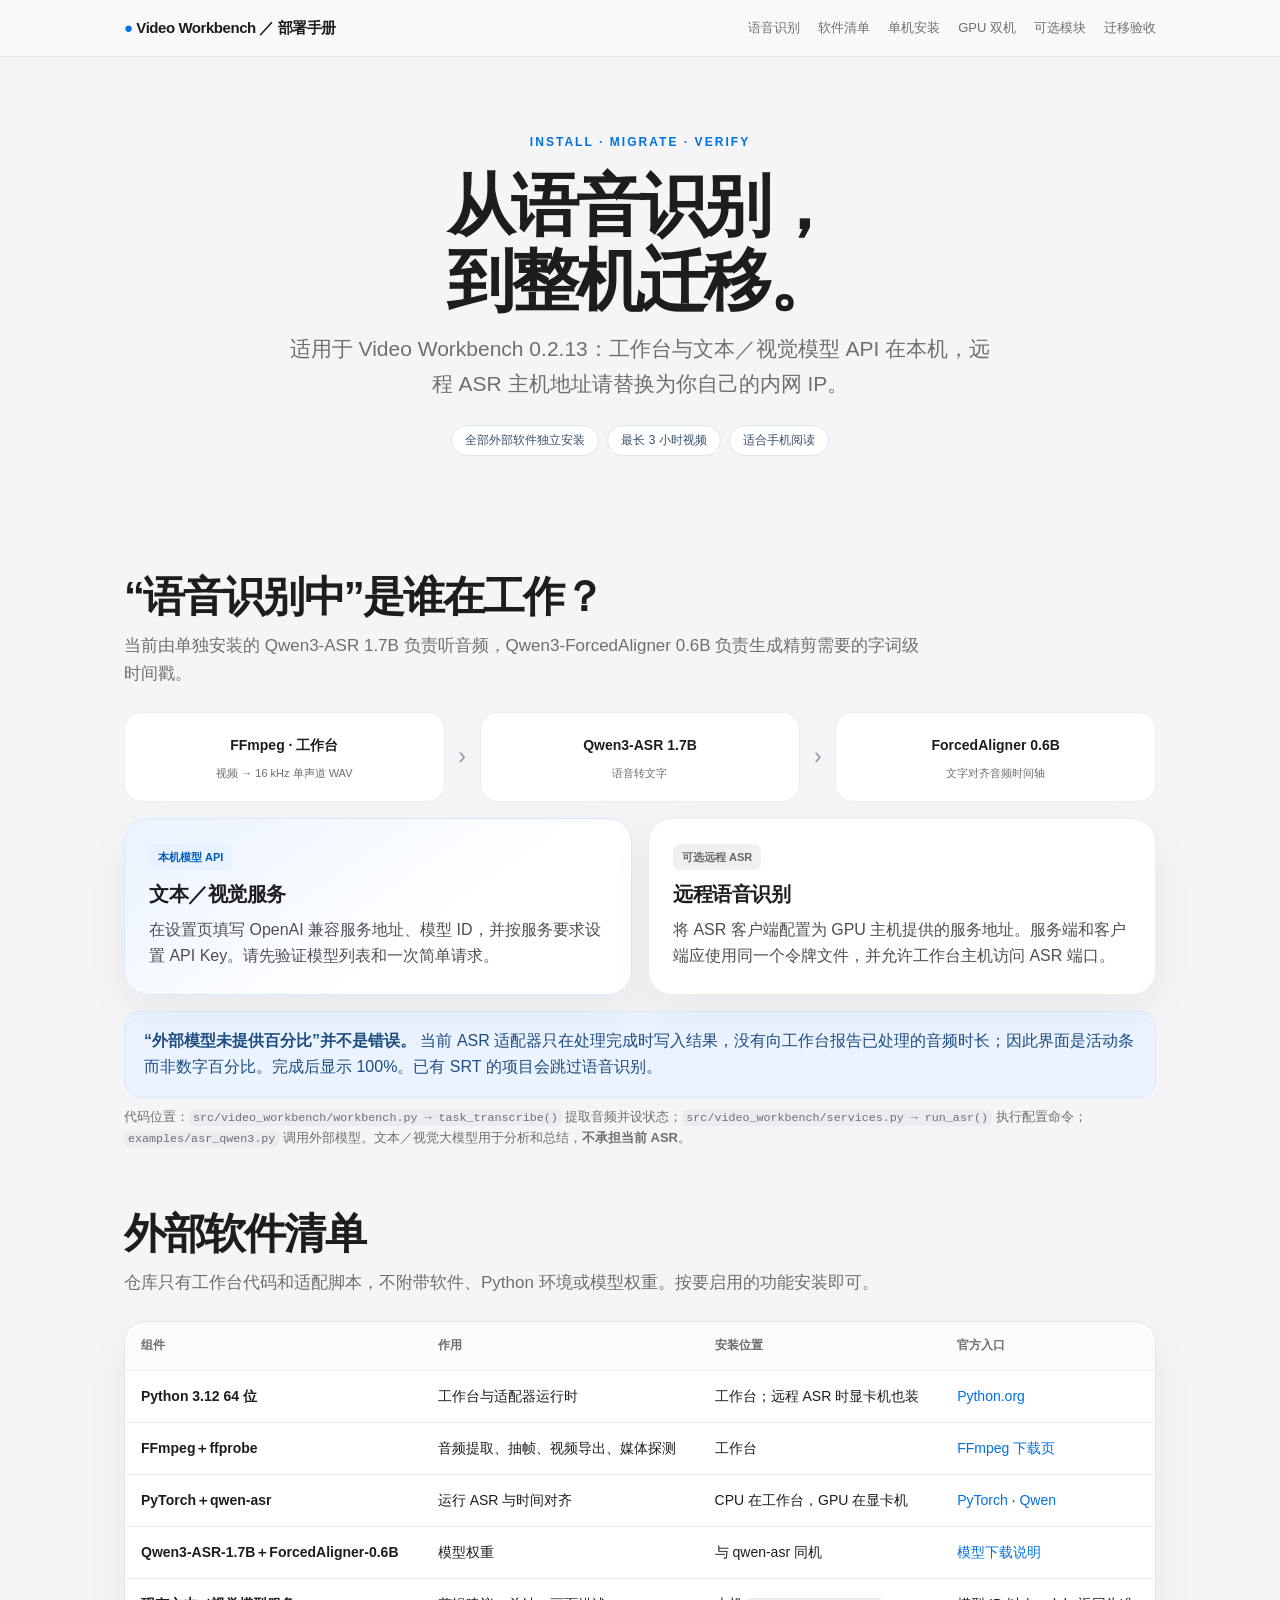
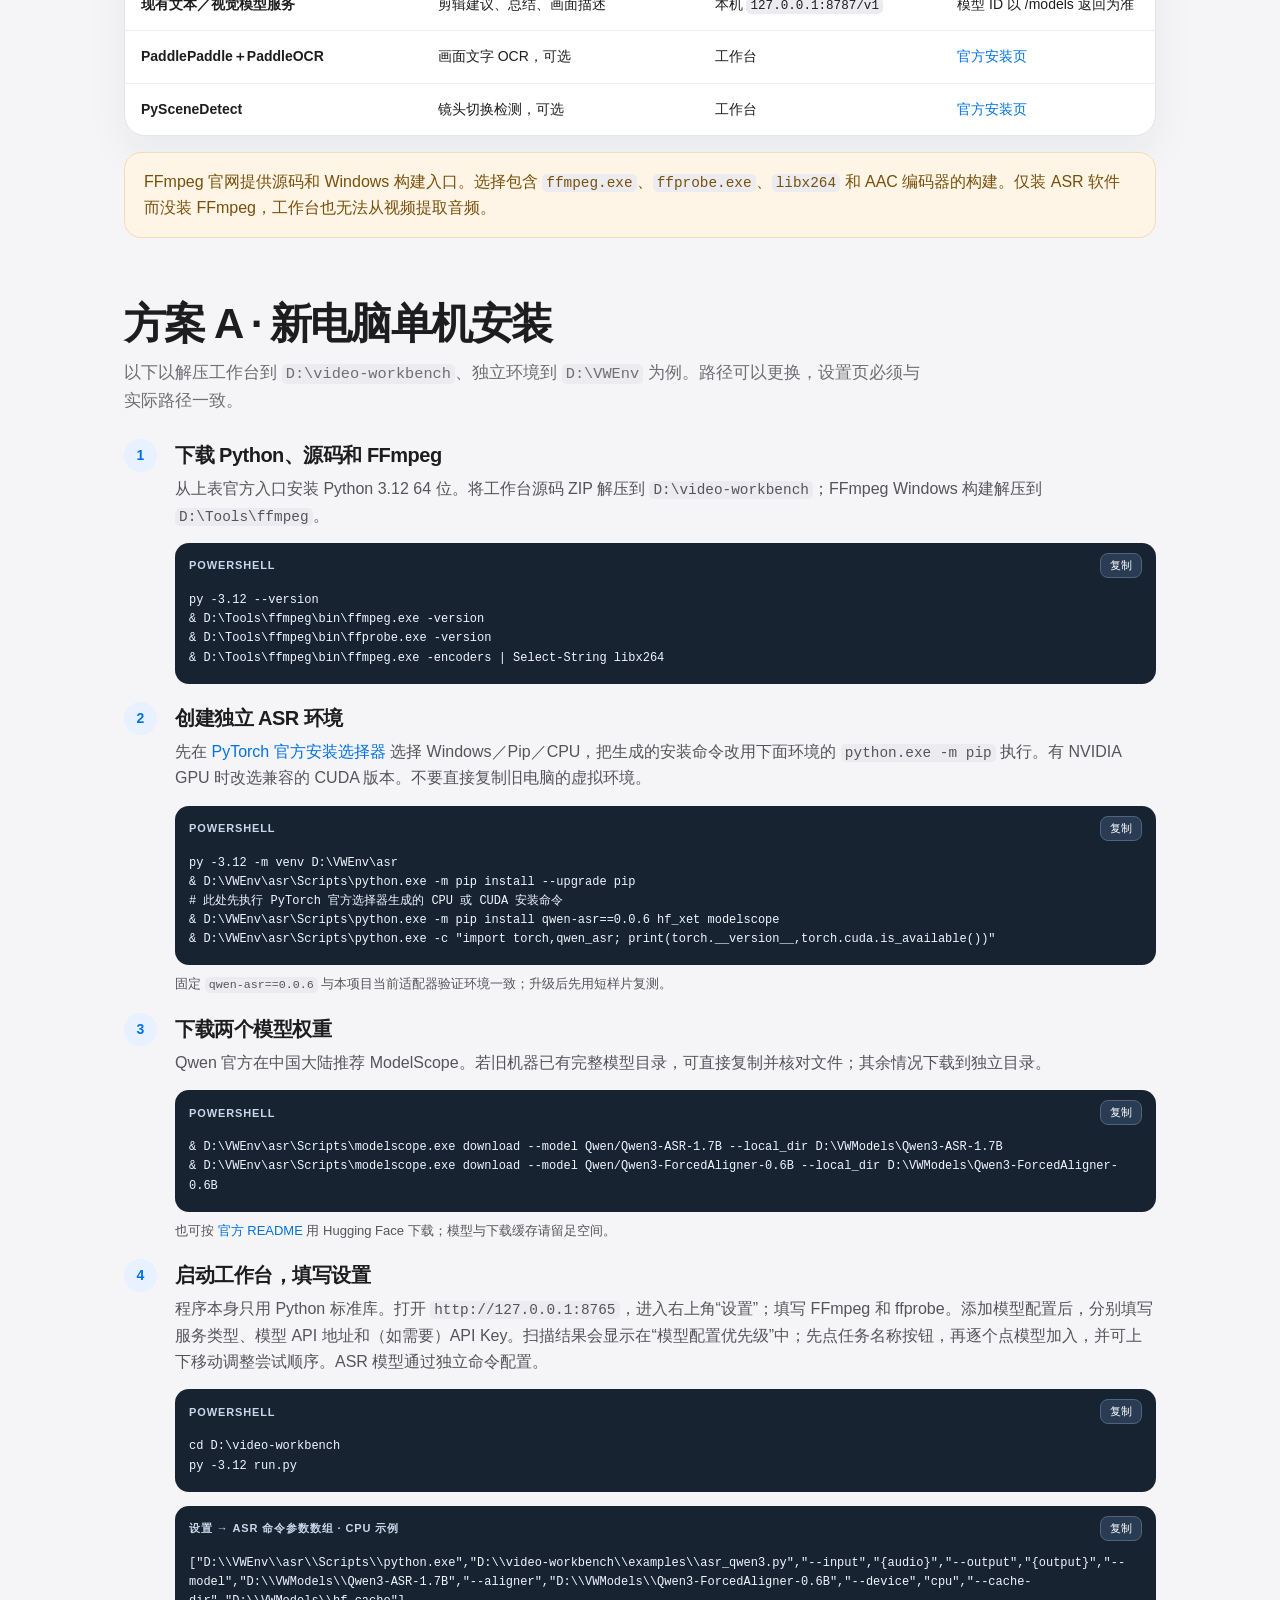
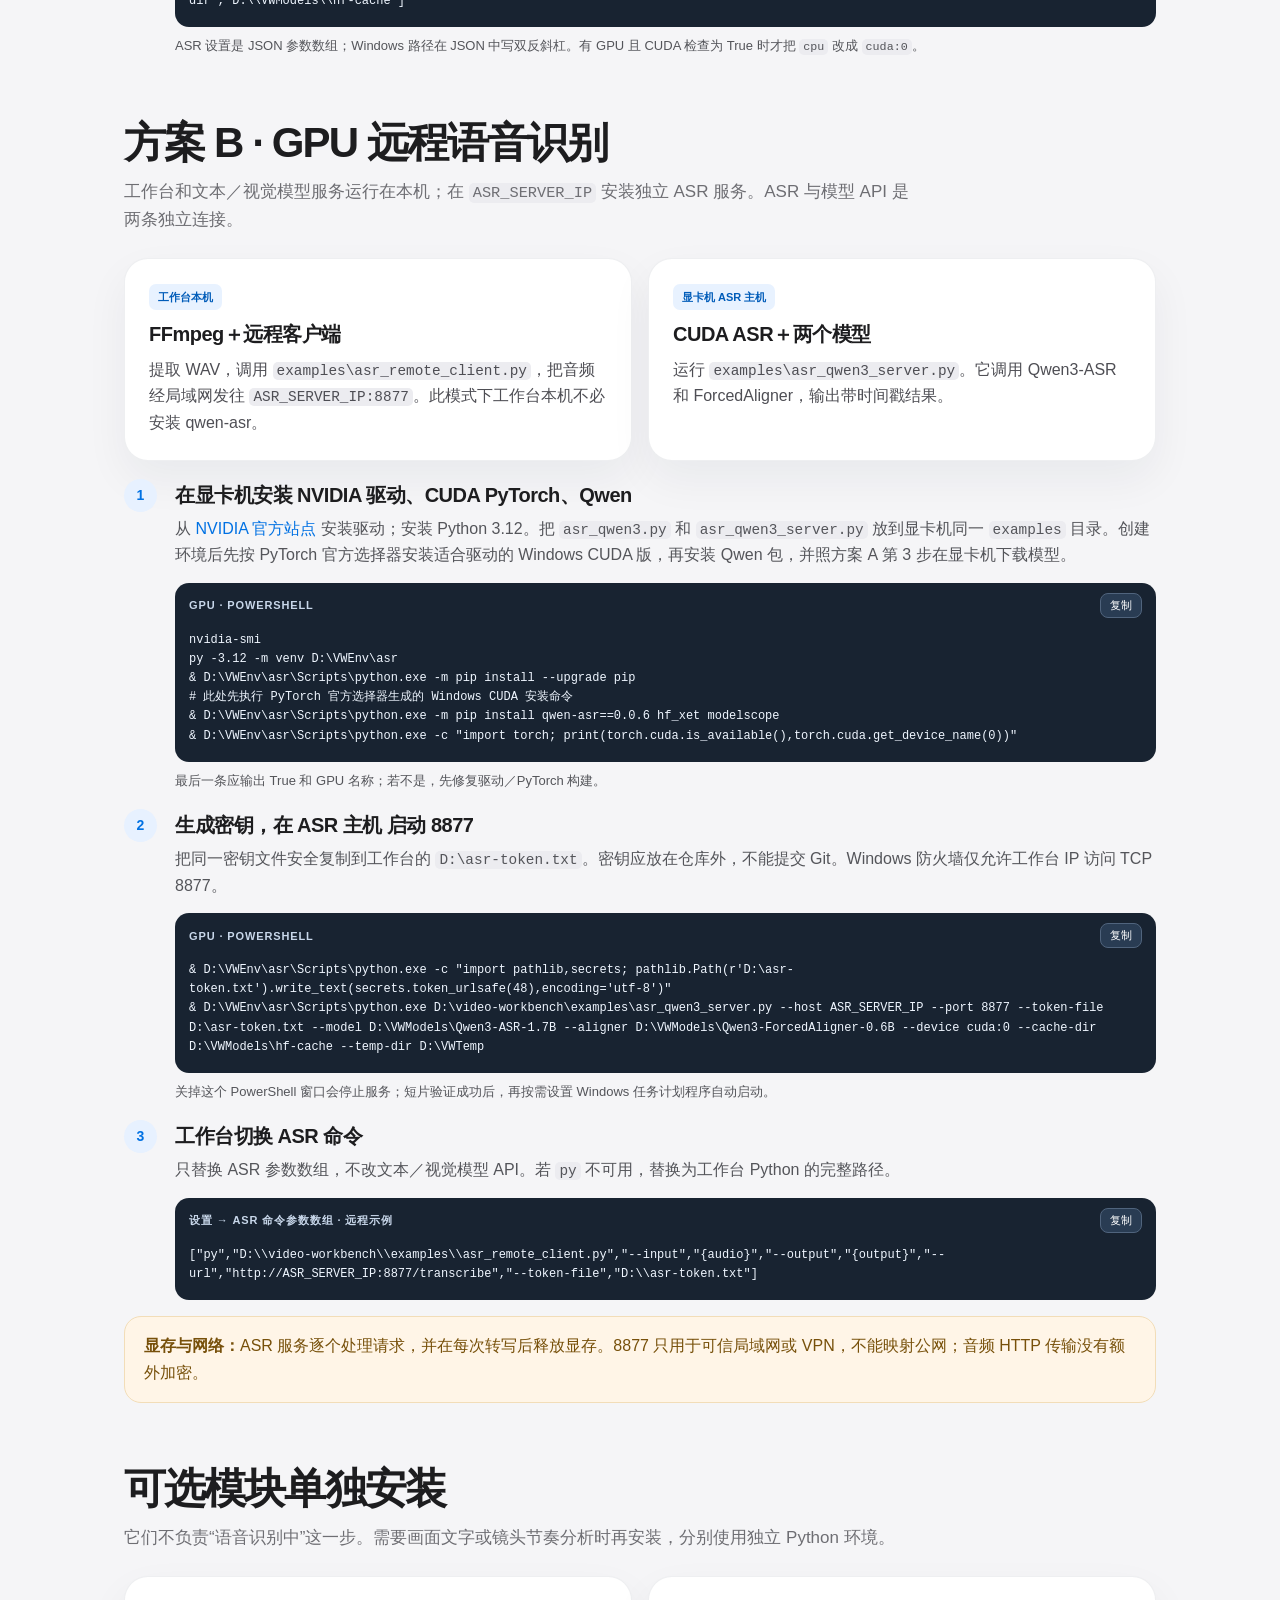
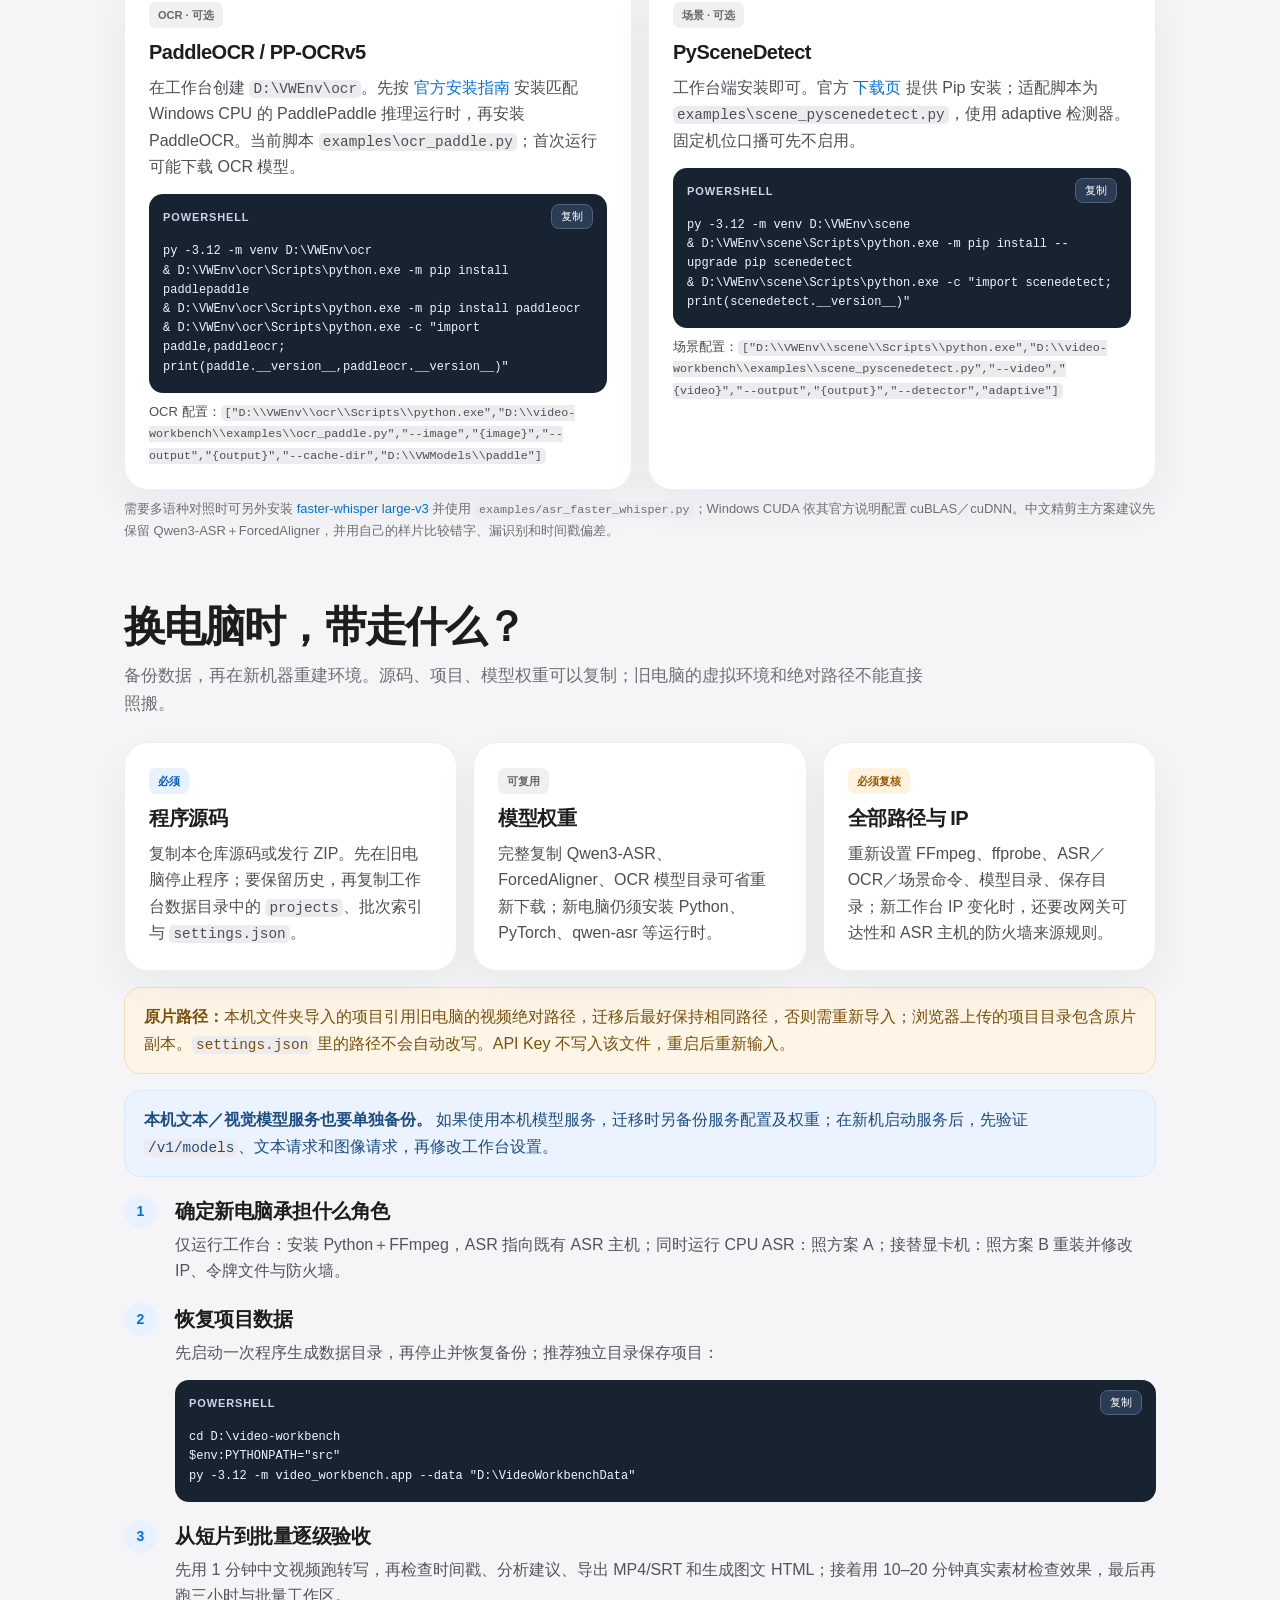
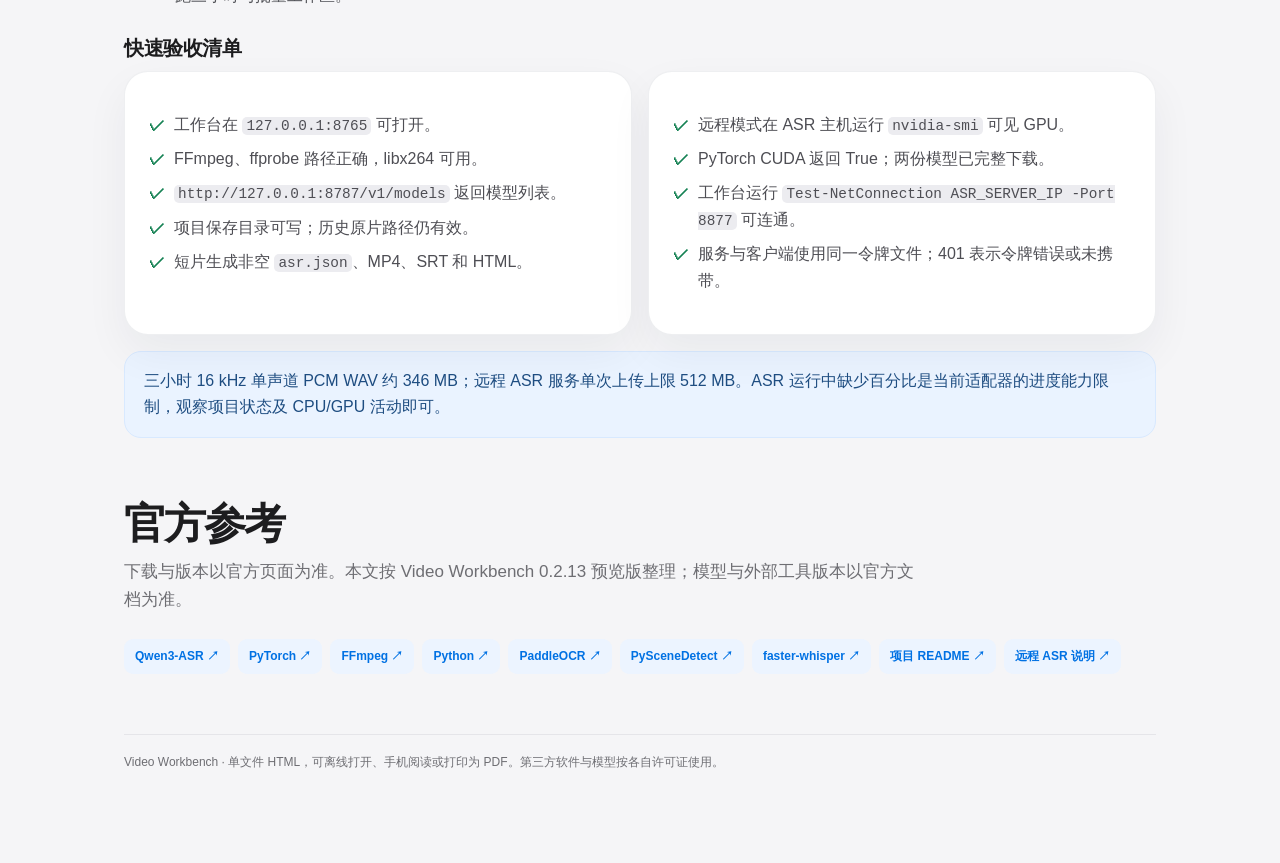
==== docs/installation-migration-guide.html @ 045bf947 "docs: add installation and migration manual" ====
<!doctype html>
<html lang="zh-CN">
<head>
<meta charset="utf-8"><meta name="viewport" content="width=device-width,initial-scale=1">
<meta name="color-scheme" content="light">
<title>Video Workbench · 外部软件安装与迁移手册</title>
<style>
:root{--bg:#f5f5f7;--white:#fff;--text:#1d1d1f;--sub:#6e6e73;--blue:#0071e3;--line:#e5e5e9;--shadow:0 18px 44px rgba(20,30,50,.055)}
*{box-sizing:border-box}html{scroll-behavior:smooth}body{margin:0;background:var(--bg);color:var(--text);font-family:-apple-system,BlinkMacSystemFont,"SF Pro Display","Segoe UI","Microsoft YaHei",sans-serif;-webkit-font-smoothing:antialiased;line-height:1.65}
a{color:var(--blue);text-decoration:none}a:hover{text-decoration:underline}a:focus-visible,button:focus-visible{outline:3px solid #80baff;outline-offset:3px}
header{position:sticky;top:0;z-index:5;background:rgba(250,250,252,.86);backdrop-filter:blur(18px);-webkit-backdrop-filter:blur(18px);border-bottom:1px solid #e7e7ea}.bar{max-width:1080px;margin:auto;min-height:56px;padding:0 24px;display:flex;align-items:center;justify-content:space-between;gap:20px}.brand{font-size:15px;font-weight:730;white-space:nowrap;letter-spacing:-.03em}.brand b{color:var(--blue)}nav{display:flex;gap:18px;white-space:nowrap;overflow:auto;scrollbar-width:none;font-size:13px}nav a{color:var(--sub)}
main{max-width:1080px;margin:auto;padding:0 24px 90px}.hero{text-align:center;padding:76px 0 55px}.eyebrow{font-size:12px;color:var(--blue);letter-spacing:.17em;font-weight:800}.hero h1{font-size:clamp(38px,6.4vw,68px);line-height:1.1;letter-spacing:-.055em;margin:15px 0}.hero p{max-width:710px;margin:auto;font-size:clamp(17px,2vw,21px);color:var(--sub)}.pills{display:flex;flex-wrap:wrap;justify-content:center;gap:8px;margin-top:23px}.pill{background:white;border:1px solid #dce4ee;border-radius:30px;padding:5px 13px;font-size:12px;color:#37506b}
section{margin-top:62px;scroll-margin-top:86px}h2{font-size:clamp(29px,4vw,42px);line-height:1.16;letter-spacing:-.045em;margin:0 0 10px}h3{font-size:20px;letter-spacing:-.025em;line-height:1.3;margin:0 0 10px}p{margin:8px 0 0}.lead{font-size:17px;color:var(--sub);max-width:800px;margin-bottom:24px}.grid{display:grid;grid-template-columns:repeat(2,minmax(0,1fr));gap:16px}.grid.three{grid-template-columns:repeat(3,minmax(0,1fr))}
.card{background:var(--white);border:1px solid rgba(20,35,60,.07);border-radius:24px;padding:24px;box-shadow:var(--shadow);min-width:0}.card p,.card li{color:#4e4e54}.card.tint{background:linear-gradient(145deg,#eaf3ff,#fff 62%);border-color:#d8e9ff}.tag{display:inline-block;background:#e8f2ff;color:#005cb9;border-radius:7px;padding:4px 9px;font-size:11px;font-weight:750;margin-bottom:11px}.tag.gray{background:#f0f0f2;color:#666}.tag.amber{background:#fff2df;color:#9c5600}
.flow{display:grid;grid-template-columns:1fr 23px 1fr 23px 1fr;gap:6px;align-items:center}.flow .card{text-align:center;padding:19px 12px;border-radius:18px;box-shadow:none}.flow b{font-size:14px}.flow small{display:block;color:var(--sub);font-size:11px;margin-top:5px}.arrow{text-align:center;color:#8b9aac;font-size:23px}
.note{border-radius:17px;background:#eaf3ff;color:#1e4d81;border:1px solid #d8e9ff;padding:16px 19px;margin-top:16px}.note.warn{background:#fff5e7;color:#77500a;border-color:#f2ddb8}.mini{color:var(--sub);font-size:13px}
.tablewrap{background:white;border:1px solid var(--line);border-radius:21px;overflow:auto;box-shadow:var(--shadow)}table{border-collapse:collapse;width:100%;min-width:700px;font-size:14px}th,td{text-align:left;vertical-align:top;padding:14px 16px;border-bottom:1px solid #ededf0}tr:last-child td{border:0}th{background:#fbfbfd;color:var(--sub);font-size:12px}td:first-child{font-weight:700}
.step{display:grid;grid-template-columns:38px 1fr;gap:13px;margin-top:18px}.num{height:33px;width:33px;border-radius:50%;display:grid;place-items:center;background:#e7f1ff;color:var(--blue);font-size:14px;font-weight:750}.step>div:last-child{min-width:0}.step h3{padding-top:3px;margin-bottom:4px}.step p{color:#54555a}
.codehead{margin-top:14px;background:#182331;color:#c8d7ea;border-radius:14px 14px 0 0;padding:10px 14px 0;display:flex;justify-content:space-between;align-items:center;gap:12px;font-size:11px;font-weight:700;text-transform:uppercase;letter-spacing:.08em}.copy{background:#293c53;color:white;border:1px solid #50647d;border-radius:8px;padding:4px 9px;cursor:pointer;font-size:11px}pre{margin:0;background:#182331;color:#eff6ff;border-radius:0 0 14px 14px;padding:13px 14px 16px;font:12px/1.6 Consolas,"SFMono-Regular",monospace;white-space:pre-wrap;overflow-wrap:anywhere}code{background:#ececf0;border-radius:5px;padding:1px 4px;font:.9em Consolas,"SFMono-Regular",monospace;overflow-wrap:anywhere}pre code{padding:0;background:none;color:inherit;font-size:inherit}
.check{list-style:none;padding-left:0}.check li{padding-left:25px;position:relative;margin:8px 0}.check li:before{content:"✓";position:absolute;left:0;color:#168254;font-weight:800}.links{display:flex;flex-wrap:wrap;gap:8px}.links a{background:#ecf4ff;border-radius:9px;padding:8px 11px;font-size:12px;font-weight:650}footer{color:var(--sub);font-size:12px;border-top:1px solid var(--line);margin-top:60px;padding-top:18px}
@media(max-width:750px){.bar{padding:0 16px;display:block}.brand{padding-top:10px}nav{padding:6px 0 10px;gap:16px}.hero{padding:50px 0 40px}main{padding:0 16px 50px}section{margin-top:48px}.grid,.grid.three{grid-template-columns:1fr}.card{padding:20px;border-radius:20px}.flow{grid-template-columns:1fr}.flow .card{text-align:left}.arrow{transform:rotate(90deg);line-height:20px}.step{grid-template-columns:30px 1fr;gap:9px}.num{height:29px;width:29px}.codehead{margin-top:12px}}
@media print{header,.copy{display:none}body{background:white}main{max-width:none}.hero{padding:18px 0}.card,.tablewrap{box-shadow:none}section{break-inside:avoid}}
</style>
</head>
<body>
<header><div class="bar"><div class="brand"><b>●</b> Video Workbench ／ 部署手册</div><nav aria-label="章节"><a href="#asr">语音识别</a><a href="#list">软件清单</a><a href="#local">单机安装</a><a href="#remote">GPU 双机</a><a href="#optional">可选模块</a><a href="#migrate">迁移验收</a></nav></div></header>
<main>
<div class="hero"><div class="eyebrow">INSTALL · MIGRATE · VERIFY</div><h1>从语音识别，<br>到整机迁移。</h1><p>适用于 Video Workbench 0.2.13：工作台与文本／视觉模型 API 在本机，远程 ASR 主机地址请替换为你自己的内网 IP。</p><div class="pills"><span class="pill">全部外部软件独立安装</span><span class="pill">最长 3 小时视频</span><span class="pill">适合手机阅读</span></div></div>
<section id="asr"><h2>“语音识别中”是谁在工作？</h2><p class="lead">当前由单独安装的 Qwen3-ASR 1.7B 负责听音频，Qwen3-ForcedAligner 0.6B 负责生成精剪需要的字词级时间戳。</p>
<div class="flow"><div class="card"><b>FFmpeg · 工作台</b><small>视频 → 16 kHz 单声道 WAV</small></div><div class="arrow">›</div><div class="card"><b>Qwen3-ASR 1.7B</b><small>语音转文字</small></div><div class="arrow">›</div><div class="card"><b>ForcedAligner 0.6B</b><small>文字对齐音频时间轴</small></div></div>
<div class="grid" style="margin-top:16px"><article class="card tint"><span class="tag">本机模型 API</span><h3>文本／视觉服务</h3><p>在设置页填写 OpenAI 兼容服务地址、模型 ID，并按服务要求设置 API Key。请先验证模型列表和一次简单请求。</p></article><article class="card"><span class="tag gray">可选远程 ASR</span><h3>远程语音识别</h3><p>将 ASR 客户端配置为 GPU 主机提供的服务地址。服务端和客户端应使用同一个令牌文件，并允许工作台主机访问 ASR 端口。</p></article></div>
<div class="note"><strong>“外部模型未提供百分比”并不是错误。</strong> 当前 ASR 适配器只在处理完成时写入结果，没有向工作台报告已处理的音频时长；因此界面是活动条而非数字百分比。完成后显示 100%。已有 SRT 的项目会跳过语音识别。</div>
<p class="mini">代码位置：<code>src/video_workbench/workbench.py → task_transcribe()</code> 提取音频并设状态；<code>src/video_workbench/services.py → run_asr()</code> 执行配置命令；<code>examples/asr_qwen3.py</code> 调用外部模型。文本／视觉大模型用于分析和总结，<strong>不承担当前 ASR</strong>。</p></section>
<section id="list"><h2>外部软件清单</h2><p class="lead">仓库只有工作台代码和适配脚本，不附带软件、Python 环境或模型权重。按要启用的功能安装即可。</p>
<div class="tablewrap"><table><thead><tr><th>组件</th><th>作用</th><th>安装位置</th><th>官方入口</th></tr></thead><tbody>
<tr><td>Python 3.12 64 位</td><td>工作台与适配器运行时</td><td>工作台；远程 ASR 时显卡机也装</td><td><a href="https://www.python.org/downloads/windows/">Python.org</a></td></tr>
<tr><td>FFmpeg＋ffprobe</td><td>音频提取、抽帧、视频导出、媒体探测</td><td>工作台</td><td><a href="https://ffmpeg.org/download.html">FFmpeg 下载页</a></td></tr>
<tr><td>PyTorch＋qwen-asr</td><td>运行 ASR 与时间对齐</td><td>CPU 在工作台，GPU 在显卡机</td><td><a href="https://pytorch.org/get-started/locally/">PyTorch</a> · <a href="https://github.com/QwenLM/Qwen3-ASR">Qwen</a></td></tr>
<tr><td>Qwen3-ASR-1.7B＋ForcedAligner-0.6B</td><td>模型权重</td><td>与 qwen-asr 同机</td><td><a href="https://github.com/QwenLM/Qwen3-ASR/blob/main/README.md">模型下载说明</a></td></tr>
<tr><td>现有文本／视觉模型服务</td><td>剪辑建议、总结、画面描述</td><td>本机 <code>127.0.0.1:8787/v1</code></td><td>模型 ID 以 /models 返回为准</td></tr>
<tr><td>PaddlePaddle＋PaddleOCR</td><td>画面文字 OCR，可选</td><td>工作台</td><td><a href="https://www.paddleocr.ai/main/en/version3.x/installation.html">官方安装页</a></td></tr>
<tr><td>PySceneDetect</td><td>镜头切换检测，可选</td><td>工作台</td><td><a href="https://www.scenedetect.com/download/">官方安装页</a></td></tr>
</tbody></table></div><div class="note warn">FFmpeg 官网提供源码和 Windows 构建入口。选择包含 <code>ffmpeg.exe</code>、<code>ffprobe.exe</code>、<code>libx264</code> 和 AAC 编码器的构建。仅装 ASR 软件而没装 FFmpeg，工作台也无法从视频提取音频。</div></section>
<section id="local"><h2>方案 A · 新电脑单机安装</h2><p class="lead">以下以解压工作台到 <code>D:\video-workbench</code>、独立环境到 <code>D:\VWEnv</code> 为例。路径可以更换，设置页必须与实际路径一致。</p>
<div class="step"><div class="num">1</div><div><h3>下载 Python、源码和 FFmpeg</h3><p>从上表官方入口安装 Python 3.12 64 位。将工作台源码 ZIP 解压到 <code>D:\video-workbench</code>；FFmpeg Windows 构建解压到 <code>D:\Tools\ffmpeg</code>。</p><div class="codehead">PowerShell <button class="copy" type="button">复制</button></div><pre><code>py -3.12 --version
&amp; D:\Tools\ffmpeg\bin\ffmpeg.exe -version
&amp; D:\Tools\ffmpeg\bin\ffprobe.exe -version
&amp; D:\Tools\ffmpeg\bin\ffmpeg.exe -encoders | Select-String libx264</code></pre></div></div>
<div class="step"><div class="num">2</div><div><h3>创建独立 ASR 环境</h3><p>先在 <a href="https://pytorch.org/get-started/locally/">PyTorch 官方安装选择器</a> 选择 Windows／Pip／CPU，把生成的安装命令改用下面环境的 <code>python.exe -m pip</code> 执行。有 NVIDIA GPU 时改选兼容的 CUDA 版本。不要直接复制旧电脑的虚拟环境。</p><div class="codehead">PowerShell <button class="copy" type="button">复制</button></div><pre><code>py -3.12 -m venv D:\VWEnv\asr
&amp; D:\VWEnv\asr\Scripts\python.exe -m pip install --upgrade pip
# 此处先执行 PyTorch 官方选择器生成的 CPU 或 CUDA 安装命令
&amp; D:\VWEnv\asr\Scripts\python.exe -m pip install qwen-asr==0.0.6 hf_xet modelscope
&amp; D:\VWEnv\asr\Scripts\python.exe -c "import torch,qwen_asr; print(torch.__version__,torch.cuda.is_available())"</code></pre><p class="mini">固定 <code>qwen-asr==0.0.6</code> 与本项目当前适配器验证环境一致；升级后先用短样片复测。</p></div></div>
<div class="step"><div class="num">3</div><div><h3>下载两个模型权重</h3><p>Qwen 官方在中国大陆推荐 ModelScope。若旧机器已有完整模型目录，可直接复制并核对文件；其余情况下载到独立目录。</p><div class="codehead">PowerShell <button class="copy" type="button">复制</button></div><pre><code>&amp; D:\VWEnv\asr\Scripts\modelscope.exe download --model Qwen/Qwen3-ASR-1.7B --local_dir D:\VWModels\Qwen3-ASR-1.7B
&amp; D:\VWEnv\asr\Scripts\modelscope.exe download --model Qwen/Qwen3-ForcedAligner-0.6B --local_dir D:\VWModels\Qwen3-ForcedAligner-0.6B</code></pre><p class="mini">也可按 <a href="https://github.com/QwenLM/Qwen3-ASR/blob/main/README.md">官方 README</a> 用 Hugging Face 下载；模型与下载缓存请留足空间。</p></div></div>
<div class="step"><div class="num">4</div><div><h3>启动工作台，填写设置</h3><p>程序本身只用 Python 标准库。打开 <code>http://127.0.0.1:8765</code>，进入右上角“设置”；填写 FFmpeg 和 ffprobe。添加模型配置后，分别填写服务类型、模型 API 地址和（如需要）API Key。扫描结果会显示在“模型配置优先级”中；先点任务名称按钮，再逐个点模型加入，并可上下移动调整尝试顺序。ASR 模型通过独立命令配置。</p><div class="codehead">PowerShell <button class="copy" type="button">复制</button></div><pre><code>cd D:\video-workbench
py -3.12 run.py</code></pre><div class="codehead">设置 → ASR 命令参数数组 · CPU 示例 <button class="copy" type="button">复制</button></div><pre><code>["D:\\VWEnv\\asr\\Scripts\\python.exe","D:\\video-workbench\\examples\\asr_qwen3.py","--input","{audio}","--output","{output}","--model","D:\\VWModels\\Qwen3-ASR-1.7B","--aligner","D:\\VWModels\\Qwen3-ForcedAligner-0.6B","--device","cpu","--cache-dir","D:\\VWModels\\hf-cache"]</code></pre><p class="mini">ASR 设置是 JSON 参数数组；Windows 路径在 JSON 中写双反斜杠。有 GPU 且 CUDA 检查为 True 时才把 <code>cpu</code> 改成 <code>cuda:0</code>。</p></div></div></section>
<section id="remote"><h2>方案 B · GPU 远程语音识别</h2><p class="lead">工作台和文本／视觉模型服务运行在本机；在 <code>ASR_SERVER_IP</code> 安装独立 ASR 服务。ASR 与模型 API 是两条独立连接。</p>
<div class="grid"><article class="card"><span class="tag">工作台本机</span><h3>FFmpeg＋远程客户端</h3><p>提取 WAV，调用 <code>examples\asr_remote_client.py</code>，把音频经局域网发往 <code>ASR_SERVER_IP:8877</code>。此模式下工作台本机不必安装 qwen-asr。</p></article><article class="card"><span class="tag">显卡机 ASR 主机</span><h3>CUDA ASR＋两个模型</h3><p>运行 <code>examples\asr_qwen3_server.py</code>。它调用 Qwen3-ASR 和 ForcedAligner，输出带时间戳结果。</p></article></div>
<div class="step"><div class="num">1</div><div><h3>在显卡机安装 NVIDIA 驱动、CUDA PyTorch、Qwen</h3><p>从 <a href="https://www.nvidia.com/Download/index.aspx">NVIDIA 官方站点</a> 安装驱动；安装 Python 3.12。把 <code>asr_qwen3.py</code> 和 <code>asr_qwen3_server.py</code> 放到显卡机同一 <code>examples</code> 目录。创建环境后先按 PyTorch 官方选择器安装适合驱动的 Windows CUDA 版，再安装 Qwen 包，并照方案 A 第 3 步在显卡机下载模型。</p><div class="codehead">GPU · PowerShell <button class="copy" type="button">复制</button></div><pre><code>nvidia-smi
py -3.12 -m venv D:\VWEnv\asr
&amp; D:\VWEnv\asr\Scripts\python.exe -m pip install --upgrade pip
# 此处先执行 PyTorch 官方选择器生成的 Windows CUDA 安装命令
&amp; D:\VWEnv\asr\Scripts\python.exe -m pip install qwen-asr==0.0.6 hf_xet modelscope
&amp; D:\VWEnv\asr\Scripts\python.exe -c "import torch; print(torch.cuda.is_available(),torch.cuda.get_device_name(0))"</code></pre><p class="mini">最后一条应输出 True 和 GPU 名称；若不是，先修复驱动／PyTorch 构建。</p></div></div>
<div class="step"><div class="num">2</div><div><h3>生成密钥，在 ASR 主机 启动 8877</h3><p>把同一密钥文件安全复制到工作台的 <code>D:\asr-token.txt</code>。密钥应放在仓库外，不能提交 Git。Windows 防火墙仅允许工作台 IP 访问 TCP 8877。</p><div class="codehead">GPU · PowerShell <button class="copy" type="button">复制</button></div><pre><code>&amp; D:\VWEnv\asr\Scripts\python.exe -c "import pathlib,secrets; pathlib.Path(r'D:\asr-token.txt').write_text(secrets.token_urlsafe(48),encoding='utf-8')"
&amp; D:\VWEnv\asr\Scripts\python.exe D:\video-workbench\examples\asr_qwen3_server.py --host ASR_SERVER_IP --port 8877 --token-file D:\asr-token.txt --model D:\VWModels\Qwen3-ASR-1.7B --aligner D:\VWModels\Qwen3-ForcedAligner-0.6B --device cuda:0 --cache-dir D:\VWModels\hf-cache --temp-dir D:\VWTemp</code></pre><p class="mini">关掉这个 PowerShell 窗口会停止服务；短片验证成功后，再按需设置 Windows 任务计划程序自动启动。</p></div></div>
<div class="step"><div class="num">3</div><div><h3>工作台切换 ASR 命令</h3><p>只替换 ASR 参数数组，不改文本／视觉模型 API。若 <code>py</code> 不可用，替换为工作台 Python 的完整路径。</p><div class="codehead">设置 → ASR 命令参数数组 · 远程示例 <button class="copy" type="button">复制</button></div><pre><code>["py","D:\\video-workbench\\examples\\asr_remote_client.py","--input","{audio}","--output","{output}","--url","http://ASR_SERVER_IP:8877/transcribe","--token-file","D:\\asr-token.txt"]</code></pre></div></div>
<div class="note warn"><strong>显存与网络：</strong>ASR 服务逐个处理请求，并在每次转写后释放显存。8877 只用于可信局域网或 VPN，不能映射公网；音频 HTTP 传输没有额外加密。</div></section>
<section id="optional"><h2>可选模块单独安装</h2><p class="lead">它们不负责“语音识别中”这一步。需要画面文字或镜头节奏分析时再安装，分别使用独立 Python 环境。</p>
<div class="grid"><article class="card"><span class="tag gray">OCR · 可选</span><h3>PaddleOCR / PP-OCRv5</h3><p>在工作台创建 <code>D:\VWEnv\ocr</code>。先按 <a href="https://www.paddleocr.ai/main/en/version3.x/installation.html">官方安装指南</a> 安装匹配 Windows CPU 的 PaddlePaddle 推理运行时，再安装 PaddleOCR。当前脚本 <code>examples\ocr_paddle.py</code>；首次运行可能下载 OCR 模型。</p><div class="codehead">PowerShell <button class="copy" type="button">复制</button></div><pre><code>py -3.12 -m venv D:\VWEnv\ocr
&amp; D:\VWEnv\ocr\Scripts\python.exe -m pip install paddlepaddle
&amp; D:\VWEnv\ocr\Scripts\python.exe -m pip install paddleocr
&amp; D:\VWEnv\ocr\Scripts\python.exe -c "import paddle,paddleocr; print(paddle.__version__,paddleocr.__version__)"</code></pre><p class="mini">OCR 配置：<code>["D:\\VWEnv\\ocr\\Scripts\\python.exe","D:\\video-workbench\\examples\\ocr_paddle.py","--image","{image}","--output","{output}","--cache-dir","D:\\VWModels\\paddle"]</code></p></article>
<article class="card"><span class="tag gray">场景 · 可选</span><h3>PySceneDetect</h3><p>工作台端安装即可。官方 <a href="https://www.scenedetect.com/download/">下载页</a> 提供 Pip 安装；适配脚本为 <code>examples\scene_pyscenedetect.py</code>，使用 adaptive 检测器。固定机位口播可先不启用。</p><div class="codehead">PowerShell <button class="copy" type="button">复制</button></div><pre><code>py -3.12 -m venv D:\VWEnv\scene
&amp; D:\VWEnv\scene\Scripts\python.exe -m pip install --upgrade pip scenedetect
&amp; D:\VWEnv\scene\Scripts\python.exe -c "import scenedetect; print(scenedetect.__version__)"</code></pre><p class="mini">场景配置：<code>["D:\\VWEnv\\scene\\Scripts\\python.exe","D:\\video-workbench\\examples\\scene_pyscenedetect.py","--video","{video}","--output","{output}","--detector","adaptive"]</code></p></article></div>
<p class="mini">需要多语种对照时可另外安装 <a href="https://github.com/SYSTRAN/faster-whisper">faster-whisper large-v3</a> 并使用 <code>examples/asr_faster_whisper.py</code>；Windows CUDA 依其官方说明配置 cuBLAS／cuDNN。中文精剪主方案建议先保留 Qwen3-ASR＋ForcedAligner，并用自己的样片比较错字、漏识别和时间戳偏差。</p></section>
<section id="migrate"><h2>换电脑时，带走什么？</h2><p class="lead">备份数据，再在新机器重建环境。源码、项目、模型权重可以复制；旧电脑的虚拟环境和绝对路径不能直接照搬。</p>
<div class="grid three"><article class="card"><span class="tag">必须</span><h3>程序源码</h3><p>复制本仓库源码或发行 ZIP。先在旧电脑停止程序；要保留历史，再复制工作台数据目录中的 <code>projects</code>、批次索引与 <code>settings.json</code>。</p></article><article class="card"><span class="tag gray">可复用</span><h3>模型权重</h3><p>完整复制 Qwen3-ASR、ForcedAligner、OCR 模型目录可省重新下载；新电脑仍须安装 Python、PyTorch、qwen-asr 等运行时。</p></article><article class="card"><span class="tag amber">必须复核</span><h3>全部路径与 IP</h3><p>重新设置 FFmpeg、ffprobe、ASR／OCR／场景命令、模型目录、保存目录；新工作台 IP 变化时，还要改网关可达性和 ASR 主机的防火墙来源规则。</p></article></div>
<div class="note warn"><strong>原片路径：</strong>本机文件夹导入的项目引用旧电脑的视频绝对路径，迁移后最好保持相同路径，否则需重新导入；浏览器上传的项目目录包含原片副本。<code>settings.json</code> 里的路径不会自动改写。API Key 不写入该文件，重启后重新输入。</div>
<div class="note"><strong>本机文本／视觉模型服务也要单独备份。</strong> 如果使用本机模型服务，迁移时另备份服务配置及权重；在新机启动服务后，先验证 <code>/v1/models</code>、文本请求和图像请求，再修改工作台设置。</div>
<div class="step"><div class="num">1</div><div><h3>确定新电脑承担什么角色</h3><p>仅运行工作台：安装 Python＋FFmpeg，ASR 指向既有 ASR 主机；同时运行 CPU ASR：照方案 A；接替显卡机：照方案 B 重装并修改 IP、令牌文件与防火墙。</p></div></div>
<div class="step"><div class="num">2</div><div><h3>恢复项目数据</h3><p>先启动一次程序生成数据目录，再停止并恢复备份；推荐独立目录保存项目：</p><div class="codehead">PowerShell <button class="copy" type="button">复制</button></div><pre><code>cd D:\video-workbench
$env:PYTHONPATH="src"
py -3.12 -m video_workbench.app --data "D:\VideoWorkbenchData"</code></pre></div></div>
<div class="step"><div class="num">3</div><div><h3>从短片到批量逐级验收</h3><p>先用 1 分钟中文视频跑转写，再检查时间戳、分析建议、导出 MP4/SRT 和生成图文 HTML；接着用 10–20 分钟真实素材检查效果，最后再跑三小时与批量工作区。</p></div></div>
<h3 style="margin-top:25px">快速验收清单</h3><div class="grid"><div class="card"><ul class="check"><li>工作台在 <code>127.0.0.1:8765</code> 可打开。</li><li>FFmpeg、ffprobe 路径正确，libx264 可用。</li><li><code>http://127.0.0.1:8787/v1/models</code> 返回模型列表。</li><li>项目保存目录可写；历史原片路径仍有效。</li><li>短片生成非空 <code>asr.json</code>、MP4、SRT 和 HTML。</li></ul></div><div class="card"><ul class="check"><li>远程模式在 ASR 主机运行 <code>nvidia-smi</code> 可见 GPU。</li><li>PyTorch CUDA 返回 True；两份模型已完整下载。</li><li>工作台运行 <code>Test-NetConnection ASR_SERVER_IP -Port 8877</code> 可连通。</li><li>服务与客户端使用同一令牌文件；401 表示令牌错误或未携带。</li></ul></div></div>
<div class="note">三小时 16 kHz 单声道 PCM WAV 约 346 MB；远程 ASR 服务单次上传上限 512 MB。ASR 运行中缺少百分比是当前适配器的进度能力限制，观察项目状态及 CPU/GPU 活动即可。</div></section>
<section id="source"><h2>官方参考</h2><p class="lead">下载与版本以官方页面为准。本文按 Video Workbench 0.2.13 预览版整理；模型与外部工具版本以官方文档为准。</p><div class="links"><a href="https://github.com/QwenLM/Qwen3-ASR/blob/main/README.md">Qwen3-ASR ↗</a><a href="https://pytorch.org/get-started/locally/">PyTorch ↗</a><a href="https://ffmpeg.org/download.html">FFmpeg ↗</a><a href="https://www.python.org/downloads/windows/">Python ↗</a><a href="https://www.paddleocr.ai/main/en/version3.x/installation.html">PaddleOCR ↗</a><a href="https://www.scenedetect.com/download/">PySceneDetect ↗</a><a href="https://github.com/SYSTRAN/faster-whisper">faster-whisper ↗</a><a href="../README.md">项目 README ↗</a><a href="remote-asr-windows.md">远程 ASR 说明 ↗</a></div></section>
<footer>Video Workbench · 单文件 HTML，可离线打开、手机阅读或打印为 PDF。第三方软件与模型按各自许可证使用。</footer>
</main><script>document.querySelectorAll(".copy").forEach(function(b){b.addEventListener("click",async function(){try{await navigator.clipboard.writeText(b.closest(".codehead").nextElementSibling.innerText);b.textContent="已复制";setTimeout(function(){b.textContent="复制"},1500)}catch(e){b.textContent="请长按复制";setTimeout(function(){b.textContent="复制"},2000)}})});</script>
</body></html>
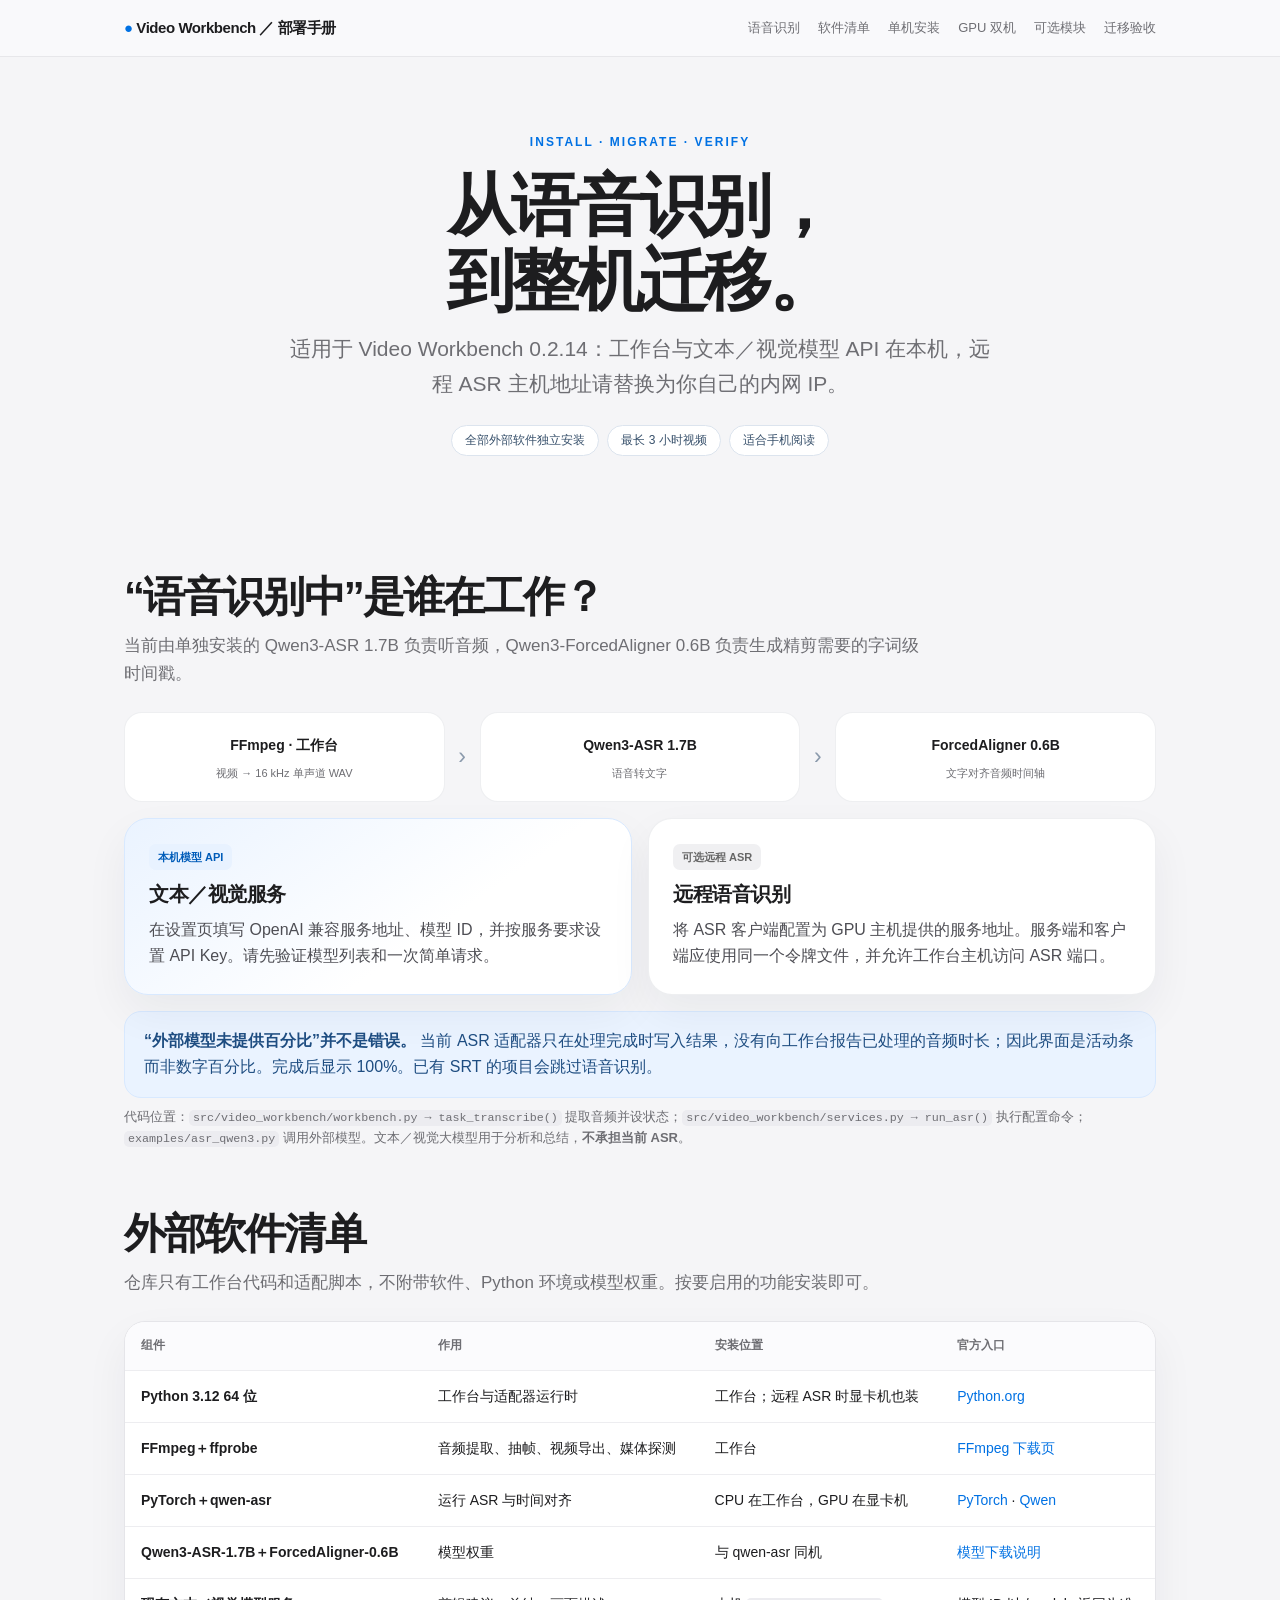
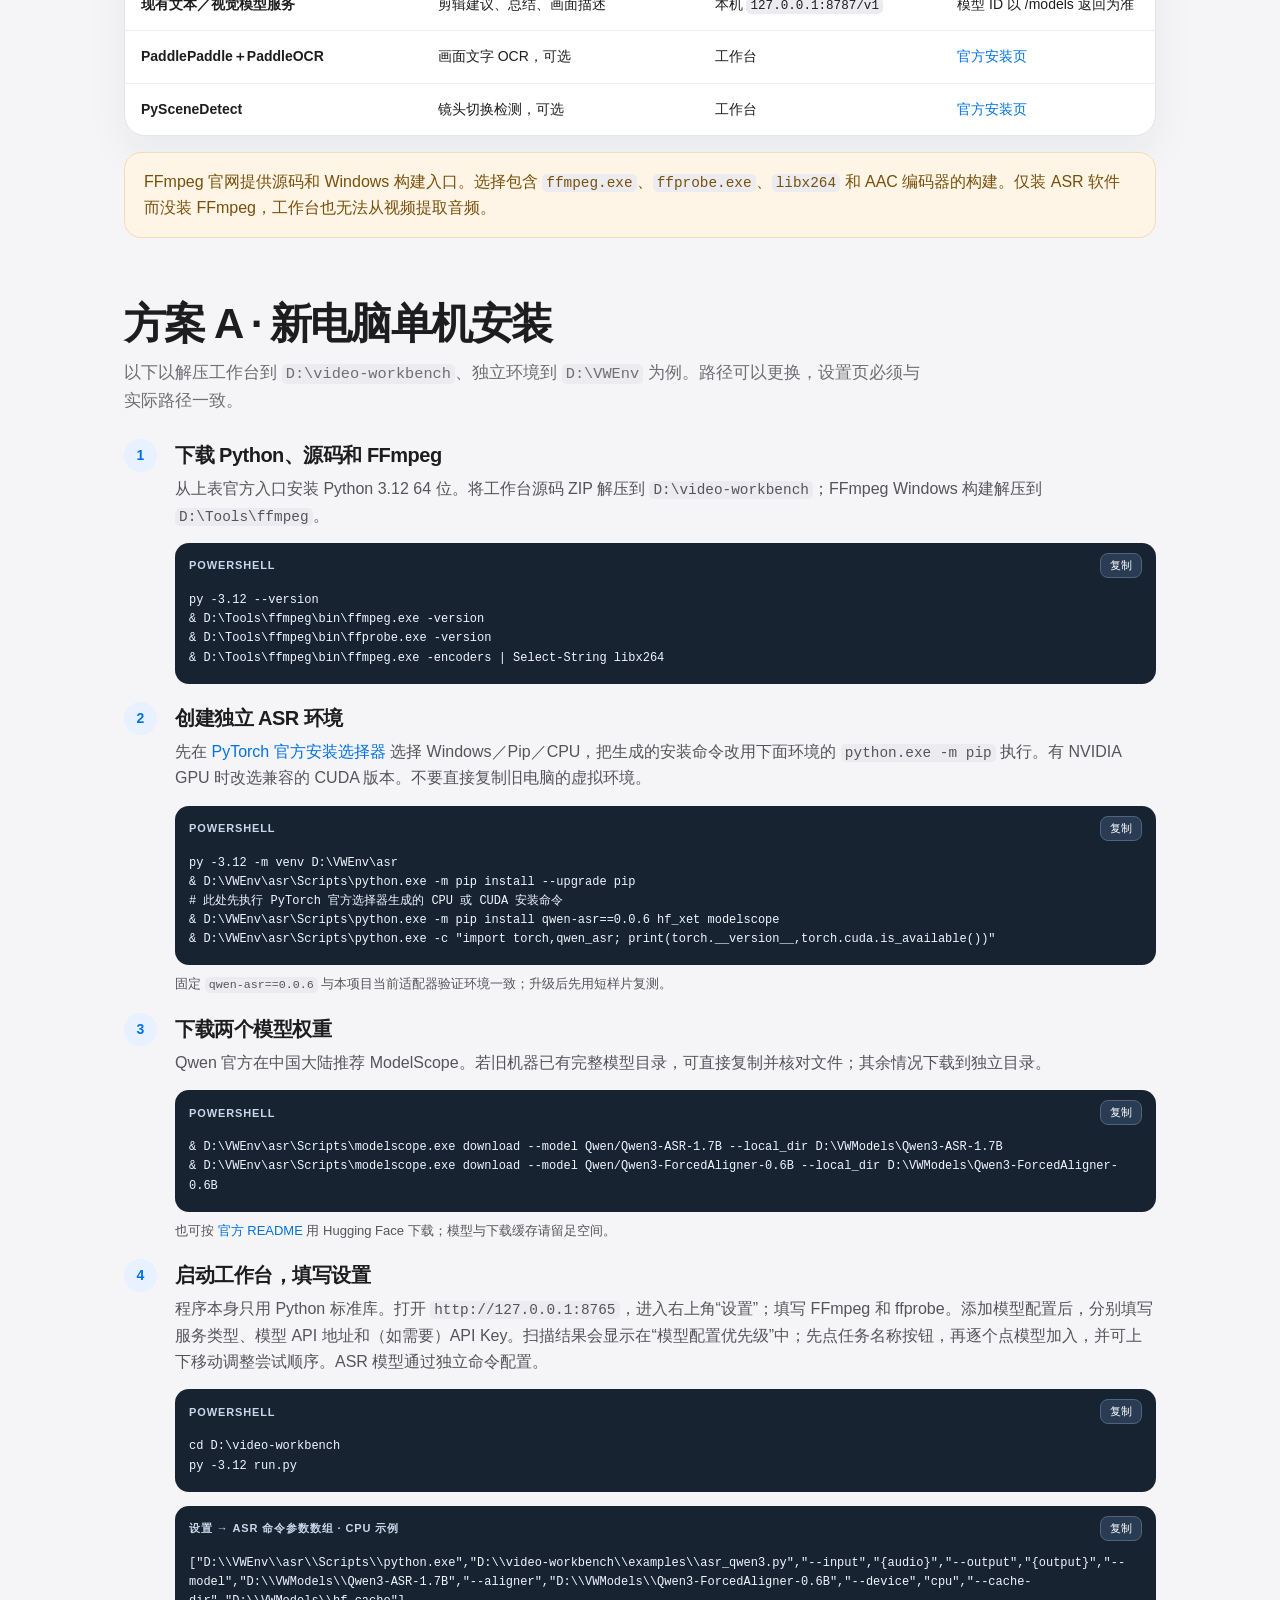
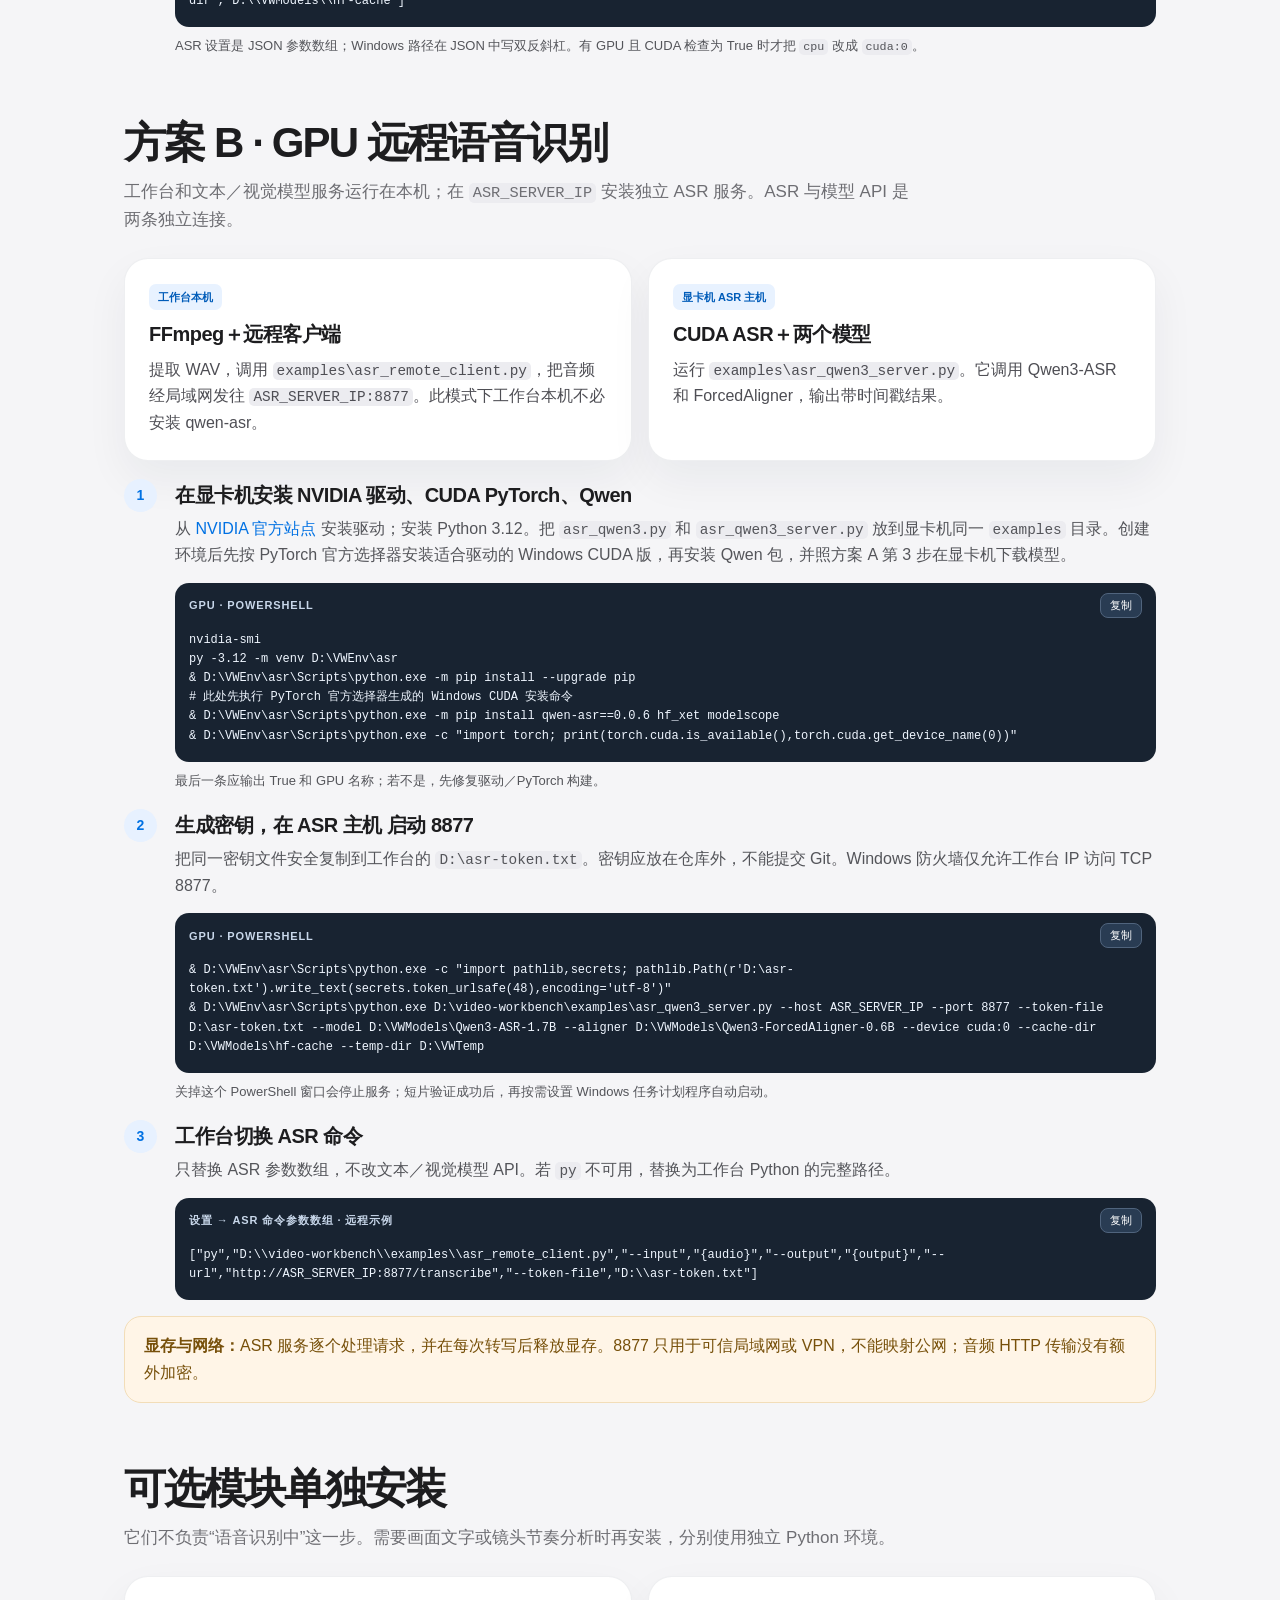
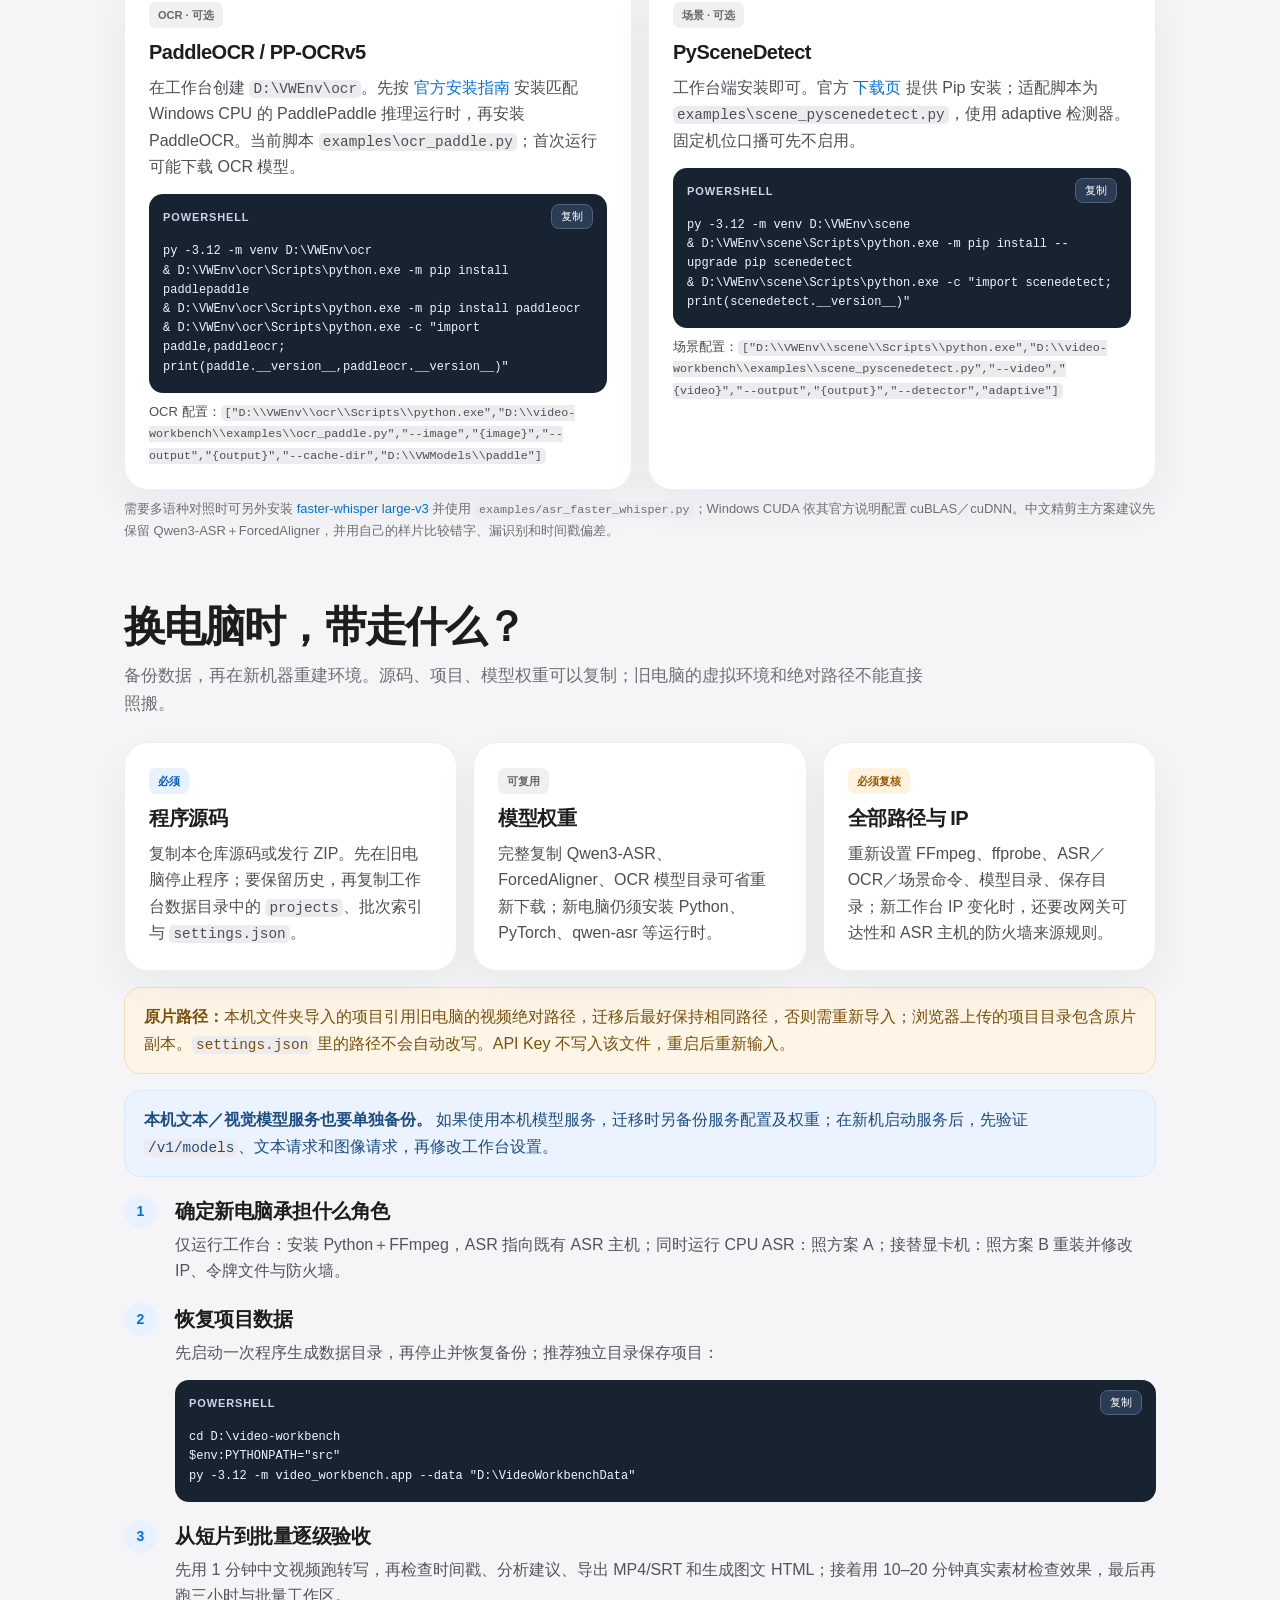
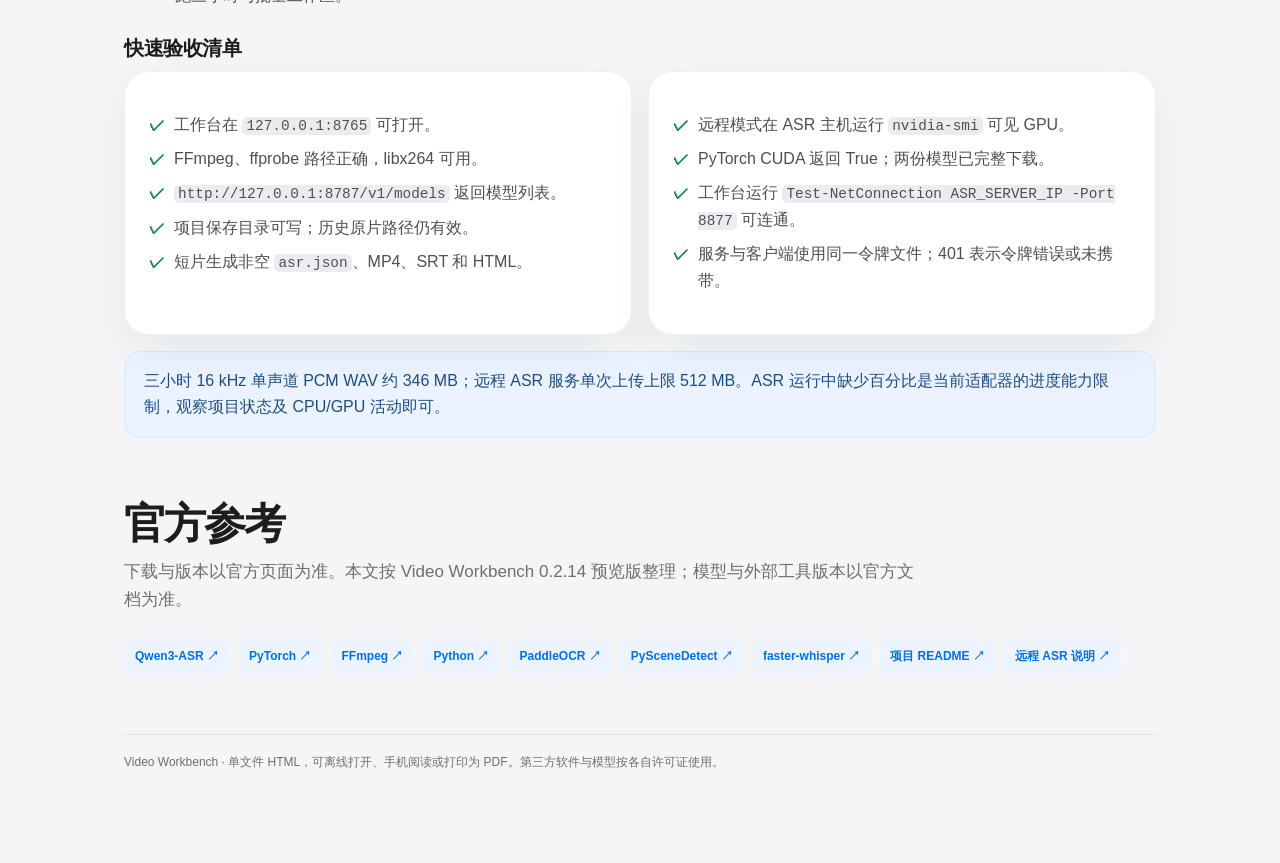
==== commit b252ec09: "Release Video Workbench 0.2.14" ====
--- a/docs/installation-migration-guide.html
+++ b/docs/installation-migration-guide.html
@@ -25,7 +25,7 @@
 <body>
 <header><div class="bar"><div class="brand"><b>●</b> Video Workbench ／ 部署手册</div><nav aria-label="章节"><a href="#asr">语音识别</a><a href="#list">软件清单</a><a href="#local">单机安装</a><a href="#remote">GPU 双机</a><a href="#optional">可选模块</a><a href="#migrate">迁移验收</a></nav></div></header>
 <main>
-<div class="hero"><div class="eyebrow">INSTALL · MIGRATE · VERIFY</div><h1>从语音识别，<br>到整机迁移。</h1><p>适用于 Video Workbench 0.2.13：工作台与文本／视觉模型 API 在本机，远程 ASR 主机地址请替换为你自己的内网 IP。</p><div class="pills"><span class="pill">全部外部软件独立安装</span><span class="pill">最长 3 小时视频</span><span class="pill">适合手机阅读</span></div></div>
+<div class="hero"><div class="eyebrow">INSTALL · MIGRATE · VERIFY</div><h1>从语音识别，<br>到整机迁移。</h1><p>适用于 Video Workbench 0.2.14：工作台与文本／视觉模型 API 在本机，远程 ASR 主机地址请替换为你自己的内网 IP。</p><div class="pills"><span class="pill">全部外部软件独立安装</span><span class="pill">最长 3 小时视频</span><span class="pill">适合手机阅读</span></div></div>
 <section id="asr"><h2>“语音识别中”是谁在工作？</h2><p class="lead">当前由单独安装的 Qwen3-ASR 1.7B 负责听音频，Qwen3-ForcedAligner 0.6B 负责生成精剪需要的字词级时间戳。</p>
 <div class="flow"><div class="card"><b>FFmpeg · 工作台</b><small>视频 → 16 kHz 单声道 WAV</small></div><div class="arrow">›</div><div class="card"><b>Qwen3-ASR 1.7B</b><small>语音转文字</small></div><div class="arrow">›</div><div class="card"><b>ForcedAligner 0.6B</b><small>文字对齐音频时间轴</small></div></div>
 <div class="grid" style="margin-top:16px"><article class="card tint"><span class="tag">本机模型 API</span><h3>文本／视觉服务</h3><p>在设置页填写 OpenAI 兼容服务地址、模型 ID，并按服务要求设置 API Key。请先验证模型列表和一次简单请求。</p></article><article class="card"><span class="tag gray">可选远程 ASR</span><h3>远程语音识别</h3><p>将 ASR 客户端配置为 GPU 主机提供的服务地址。服务端和客户端应使用同一个令牌文件，并允许工作台主机访问 ASR 端口。</p></article></div>
@@ -87,7 +87,7 @@
 <div class="step"><div class="num">3</div><div><h3>从短片到批量逐级验收</h3><p>先用 1 分钟中文视频跑转写，再检查时间戳、分析建议、导出 MP4/SRT 和生成图文 HTML；接着用 10–20 分钟真实素材检查效果，最后再跑三小时与批量工作区。</p></div></div>
 <h3 style="margin-top:25px">快速验收清单</h3><div class="grid"><div class="card"><ul class="check"><li>工作台在 <code>127.0.0.1:8765</code> 可打开。</li><li>FFmpeg、ffprobe 路径正确，libx264 可用。</li><li><code>http://127.0.0.1:8787/v1/models</code> 返回模型列表。</li><li>项目保存目录可写；历史原片路径仍有效。</li><li>短片生成非空 <code>asr.json</code>、MP4、SRT 和 HTML。</li></ul></div><div class="card"><ul class="check"><li>远程模式在 ASR 主机运行 <code>nvidia-smi</code> 可见 GPU。</li><li>PyTorch CUDA 返回 True；两份模型已完整下载。</li><li>工作台运行 <code>Test-NetConnection ASR_SERVER_IP -Port 8877</code> 可连通。</li><li>服务与客户端使用同一令牌文件；401 表示令牌错误或未携带。</li></ul></div></div>
 <div class="note">三小时 16 kHz 单声道 PCM WAV 约 346 MB；远程 ASR 服务单次上传上限 512 MB。ASR 运行中缺少百分比是当前适配器的进度能力限制，观察项目状态及 CPU/GPU 活动即可。</div></section>
-<section id="source"><h2>官方参考</h2><p class="lead">下载与版本以官方页面为准。本文按 Video Workbench 0.2.13 预览版整理；模型与外部工具版本以官方文档为准。</p><div class="links"><a href="https://github.com/QwenLM/Qwen3-ASR/blob/main/README.md">Qwen3-ASR ↗</a><a href="https://pytorch.org/get-started/locally/">PyTorch ↗</a><a href="https://ffmpeg.org/download.html">FFmpeg ↗</a><a href="https://www.python.org/downloads/windows/">Python ↗</a><a href="https://www.paddleocr.ai/main/en/version3.x/installation.html">PaddleOCR ↗</a><a href="https://www.scenedetect.com/download/">PySceneDetect ↗</a><a href="https://github.com/SYSTRAN/faster-whisper">faster-whisper ↗</a><a href="../README.md">项目 README ↗</a><a href="remote-asr-windows.md">远程 ASR 说明 ↗</a></div></section>
+<section id="source"><h2>官方参考</h2><p class="lead">下载与版本以官方页面为准。本文按 Video Workbench 0.2.14 预览版整理；模型与外部工具版本以官方文档为准。</p><div class="links"><a href="https://github.com/QwenLM/Qwen3-ASR/blob/main/README.md">Qwen3-ASR ↗</a><a href="https://pytorch.org/get-started/locally/">PyTorch ↗</a><a href="https://ffmpeg.org/download.html">FFmpeg ↗</a><a href="https://www.python.org/downloads/windows/">Python ↗</a><a href="https://www.paddleocr.ai/main/en/version3.x/installation.html">PaddleOCR ↗</a><a href="https://www.scenedetect.com/download/">PySceneDetect ↗</a><a href="https://github.com/SYSTRAN/faster-whisper">faster-whisper ↗</a><a href="../README.md">项目 README ↗</a><a href="remote-asr-windows.md">远程 ASR 说明 ↗</a></div></section>
 <footer>Video Workbench · 单文件 HTML，可离线打开、手机阅读或打印为 PDF。第三方软件与模型按各自许可证使用。</footer>
 </main><script>document.querySelectorAll(".copy").forEach(function(b){b.addEventListener("click",async function(){try{await navigator.clipboard.writeText(b.closest(".codehead").nextElementSibling.innerText);b.textContent="已复制";setTimeout(function(){b.textContent="复制"},1500)}catch(e){b.textContent="请长按复制";setTimeout(function(){b.textContent="复制"},2000)}})});</script>
 </body></html>
